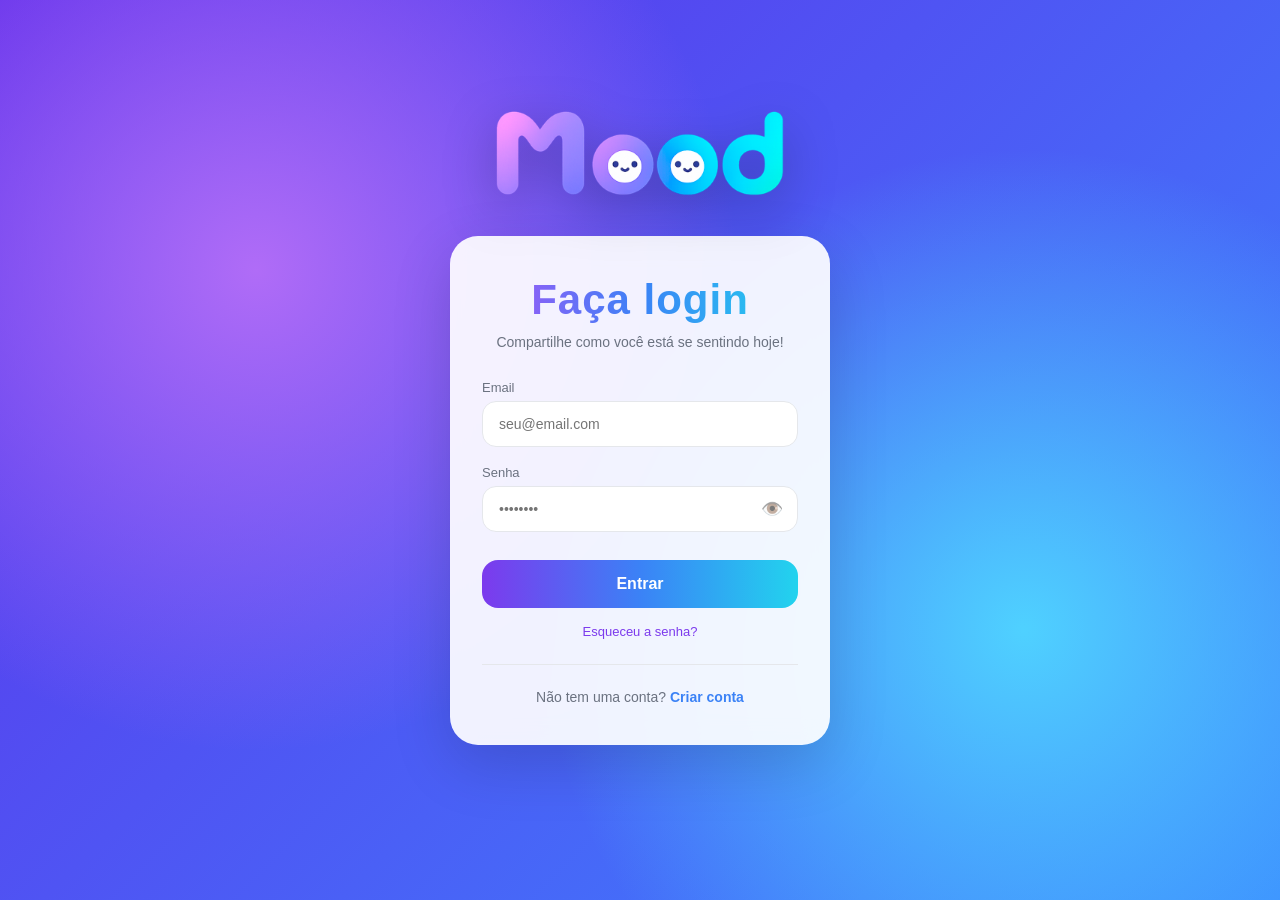
==== index.html @ 5a8b4f99 "Tela de login Mood" ====
<!DOCTYPE html>
<html lang="en">
<head>
    <meta charset="UTF-8">
    <meta name="viewport" content="width=device-width, initial-scale=1.0">
    <link rel="shortcut icon" href="imagens/LOGO-ICO.png" type="image/x-icon">
    <link rel="stylesheet" href="style.css">
    <script src="index.js" defer></script>
    <title>MOOD - LOGIN</title>
</head>
<body>
    <div class="page-wrapper">
  <div class="logo-top">
    <img src="imagens/MOOD-LGO.png" alt="Logo Mood">
  </div>
    <div class="login-container">
         <div class="logo">Faça login</div>
         <div class="subtitle">Compartilhe como você está se sentindo hoje!</div>
         <form>
            <div class="input-group">
                <label>Email</label>
                <input type="email" id="email" placeholder="seu@email.com">
                <div class="error-message" id="emailError">Email inválido</div>
            </div>
                <div class="input-group">
                    <label>Senha</label>
                    <div class="password-wrapper">
                    <input type="password" id="password" placeholder="••••••••">
                    <span class="toggle-password" onclick="togglePassword()">👁️
                    </span>
                </div>
            </div>
                <button class="login-btn" onclick="LoginUser(event)">Entrar</button>
            </form>
            <a href="#" class="forgot">Esqueceu a senha?</a> <div class="divider">
        </div>
         <div class="signup"> Não tem uma conta? <a href="#">Criar conta</a>
        </div>
        </div>
</body>
</html>
---- style.css ----
* {
  margin: 0;
  padding: 0;
  box-sizing: border-box;
  font-family: "Inter", "Segoe UI", sans-serif;
}

body {
  height: 100vh;
  display: flex;
  align-items: center;
  justify-content: center;
  background:
    radial-gradient(circle at 20% 30%, #b06cf7, transparent 40%),
    radial-gradient(circle at 80% 70%, #4fd1ff, transparent 40%),
    linear-gradient(135deg, #5f2eea, #3a86ff);
}

/* ===== WRAPPER CENTRAL ===== */
.page-wrapper {
  position: relative;
  display: flex;
  flex-direction: column;
  align-items: center;
}

/* ===== LOGO FLUTUANTE ===== */
.logo-top {
  position: absolute;
  top: -50px;
  left: 50%;
  transform: translateX(-50%);
  z-index: 2;
  animation: floatLogo 3s ease-in-out infinite;
  transition: transform 0.3s ease, filter 0.3s ease;
}

.logo-top img {
  width: 300px;
  filter: drop-shadow(0 15px 25px rgba(0, 0, 0, 0.25));
  transition: transform 0.3s ease, filter 0.3s ease;
}

.logo-top:hover img {
  transform: scale(1.08) translateY(-4px);
  filter: drop-shadow(0 20px 35px rgba(0, 0, 0, 0.35));
}

@keyframes floatLogo {
  0% { transform: translate(-50%, 0); }
  50% { transform: translate(-50%, -8px); }
  100% { transform: translate(-50%, 0); }
}

/* ===== CONTAINER LOGIN ===== */
.login-container {
  margin-top: 80px;
  width: 380px;
  background: rgba(255, 255, 255, 0.92);
  backdrop-filter: blur(12px);
  border-radius: 28px;
  padding: 40px 32px;
  box-shadow: 0 20px 60px rgba(0, 0, 0, 0.15);
  text-align: center;
}

/* ===== TITULO ===== */
.logo {
  font-size: 42px;
  font-weight: 800;
  letter-spacing: 1px;
  background: linear-gradient(90deg, #a855f7, #3b82f6, #22d3ee);
  -webkit-background-clip: text;
  -webkit-text-fill-color: transparent;
  margin-bottom: 10px;
}

.subtitle {
  font-size: 14px;
  color: #6b7280;
  margin-bottom: 30px;
}

/* ===== INPUTS ===== */
.input-group {
  margin-bottom: 18px;
  text-align: left;
}

.input-group label {
  font-size: 13px;
  color: #6b7280;
  display: block;
  margin-bottom: 6px;
}

.input-group input {
  width: 100%;
  padding: 14px 16px;
  border-radius: 14px;
  border: 1px solid #e5e7eb;
  outline: none;
  font-size: 14px;
  transition: all 0.2s ease;
}

.input-group input:focus {
  border-color: #7c3aed;
  box-shadow: 0 0 0 3px rgba(124, 58, 237, 0.15);
}

.password-wrapper {
  position: relative;
}

.toggle-password {
  position: absolute;
  right: 15px;
  top: 50%;
  transform: translateY(-50%);
  cursor: pointer;
  font-size: 18px;
  opacity: 0.6;
  transition: 0.3s;
}

.toggle-password:hover {
  opacity: 1;
}

/* ===== ERRO ===== */
.input-error {
  border-color: #ff4d4d !important;
  animation: shake 0.3s;
}

@keyframes shake {
  0% { transform: translateX(0); }
  25% { transform: translateX(-4px); }
  50% { transform: translateX(4px); }
  75% { transform: translateX(-4px); }
  100% { transform: translateX(0); }
}

.error-message {
  color: #ff4d4d;
  font-size: 13px;
  margin-top: 5px;
  display: none;
}

/* ===== BOTÃO ===== */
.login-btn {
  width: 100%;
  padding: 15px;
  border-radius: 16px;
  border: none;
  font-size: 16px;
  font-weight: 600;
  color: white;
  cursor: pointer;
  background: linear-gradient(90deg, #7c3aed, #3b82f6, #22d3ee);
  transition: transform 0.15s ease, box-shadow 0.15s ease;
  margin-top: 10px;
  position: relative;
  overflow: hidden;
}

.login-btn:hover {
  transform: translateY(-2px);
  box-shadow: 0 10px 25px rgba(59, 130, 246, 0.35);
}

/* Ripple */
.login-btn .ripple {
  position: absolute;
  width: 20px;
  height: 20px;
  background: rgba(255, 255, 255, 0.6);
  border-radius: 50%;
  transform: scale(0);
  animation: rippleAnim 0.6s linear;
}

@keyframes rippleAnim {
  to {
    transform: scale(10);
    opacity: 0;
  }
}

/* ===== LINKS ===== */
.forgot {
  margin-top: 16px;
  font-size: 13px;
  color: #7c3aed;
  text-decoration: none;
  display: inline-block;
}

.divider {
  margin: 24px 0;
  height: 1px;
  background: #e5e7eb;
}

.signup {
  font-size: 14px;
  color: #6b7280;
}

.signup a {
  color: #3b82f6;
  font-weight: 600;
  text-decoration: none;
}

.signup a:hover {
  text-decoration: underline;
}

/* ===== RESPONSIVO ===== */
@media (max-width: 420px) {
  .login-container {
    width: 90%;
    padding: 30px 20px;
  }

  .logo-top img {
    width: 220px;
  }
}
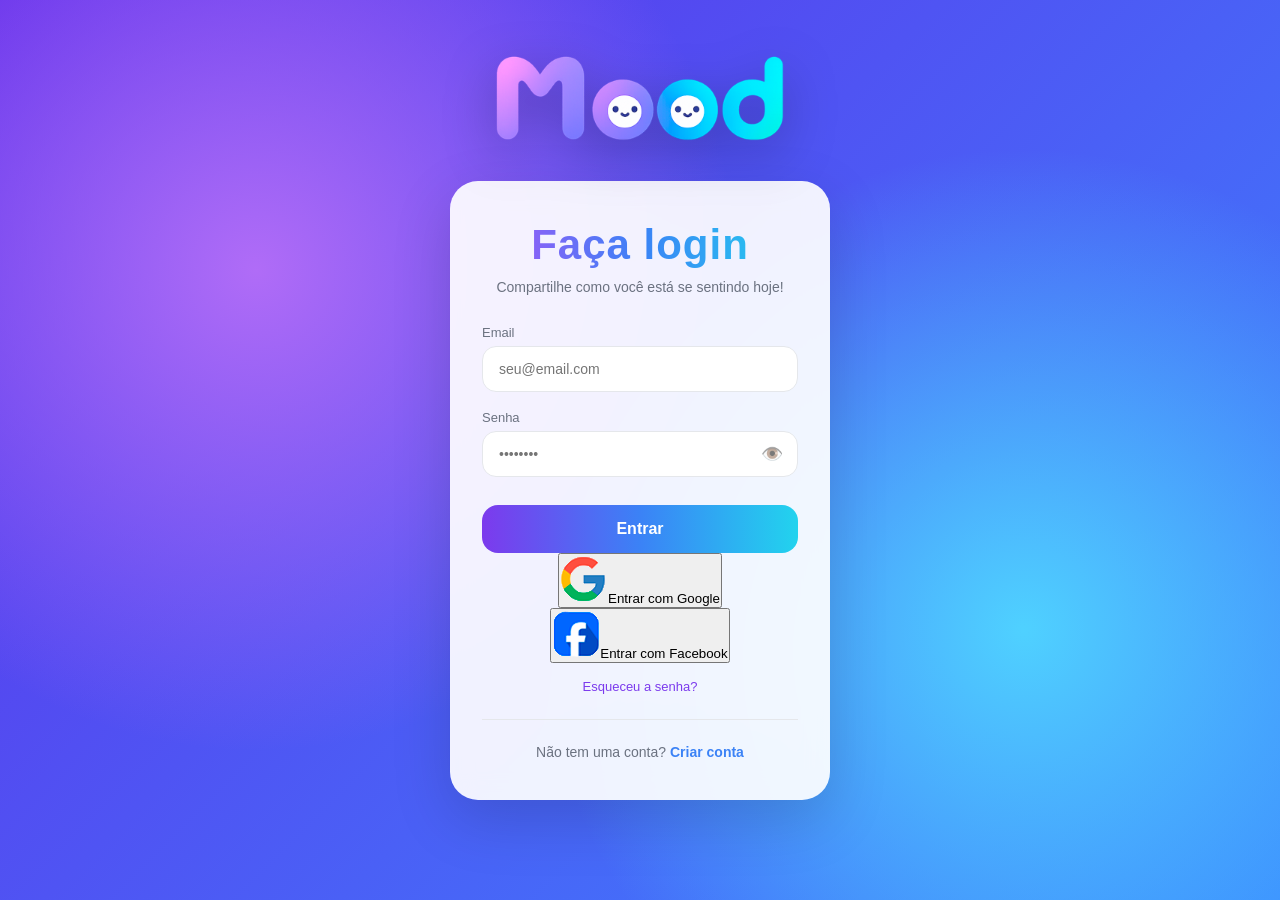
==== commit b986eddc: "First Commit" ====
--- a/index.html
+++ b/index.html
@@ -6,7 +6,7 @@
     <link rel="shortcut icon" href="imagens/LOGO-ICO.png" type="image/x-icon">
     <link rel="stylesheet" href="style.css">
     <script src="index.js" defer></script>
-    <title>MOOD - LOGIN</title>
+    <title>Mood - Login</title>
 </head>
 <body>
     <div class="page-wrapper">
@@ -32,9 +32,17 @@
             </div>
                 <button class="login-btn" onclick="LoginUser(event)">Entrar</button>
             </form>
+            <div class="social-login">
+                <button type="button" class="social-btn google" onclick="loginGoogle()">
+                <img src="imagens/google.png" alt="Google">Entrar com Google
+                </button>
+                <button type="button" class="social-btn facebook" onclick="loginFacebook()">
+               <img src="imagens/face.png" alt="Facebook">Entrar com Facebook
+                </button>
+            </div>
             <a href="#" class="forgot">Esqueceu a senha?</a> <div class="divider">
         </div>
-         <div class="signup"> Não tem uma conta? <a href="#">Criar conta</a>
+         <div class="signup"> Não tem uma conta? <a href="./sign-up/signup.html">Criar conta</a>
         </div>
         </div>
 </body>
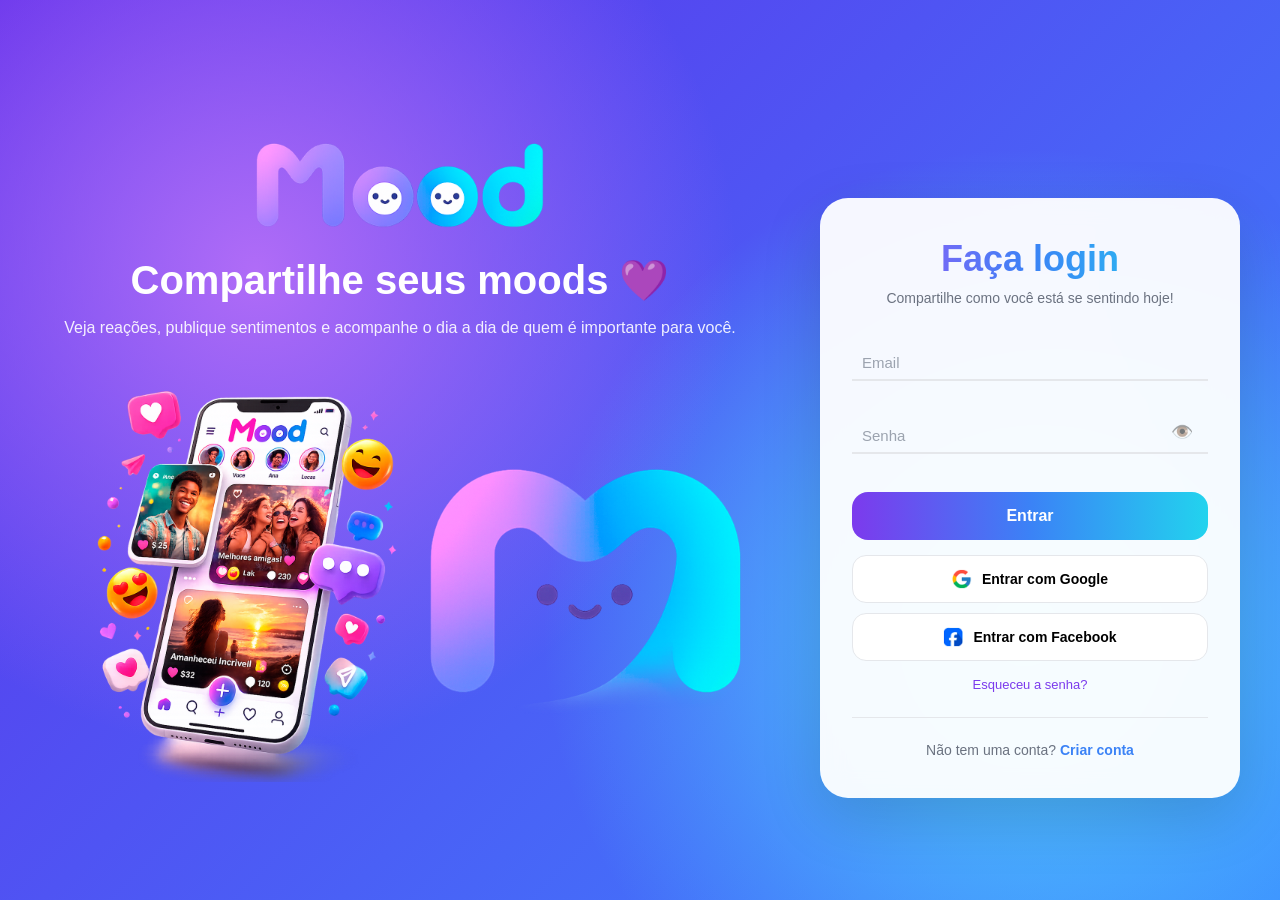
==== commit 15d31125: "User_Date" ====
--- a/index.html
+++ b/index.html
@@ -1,49 +1,91 @@
 <!DOCTYPE html>
-<html lang="en">
+<html lang="pt-BR">
 <head>
-    <meta charset="UTF-8">
-    <meta name="viewport" content="width=device-width, initial-scale=1.0">
-    <link rel="shortcut icon" href="imagens/LOGO-ICO.png" type="image/x-icon">
-    <link rel="stylesheet" href="style.css">
-    <script src="index.js" defer></script>
-    <title>Mood - Login</title>
+  <meta charset="UTF-8">
+  <meta name="viewport" content="width=device-width, initial-scale=1.0">
+  <link rel="shortcut icon" href="imagens/LOGO-ICO.png" type="image/x-icon">
+  <link rel="stylesheet" href="style.css">
+  <script src="index.js" defer></script>
+  <title>Mood - Login</title>
 </head>
+
 <body>
-    <div class="page-wrapper">
-  <div class="logo-top">
-    <img src="imagens/MOOD-LGO.png" alt="Logo Mood">
+  <div class="page-wrapper">
+    
+    <div class="preview-side">
+      <img src="imagens/MOOD-LGO.png" alt="Logo Mood" style="width: 300px; margin-bottom: 20px;">
+      <h1>Compartilhe seus moods 💜</h1>
+      <p>
+        Veja reações, publique sentimentos e acompanhe o dia a dia de quem é importante para você.
+      </p>
+      <img src="imagens/PreviewAPP.png" alt="Preview do app">
+    </div>
+
+    <div class="login-area">
+      
+      <img src="imagens/MOOD-LGO.png" alt="Logo Mood" class="mobile-logo">
+
+      <!-- CARD LOGIN -->
+      <div class="login-container">
+        <div class="logo">Faça login</div>
+        <div class="subtitle">
+          Compartilhe como você está se sentindo hoje!
+        </div>
+        <form onsubmit="LoginUser(event)">
+
+          <!-- EMAIL -->
+          <div class="input-group">
+            <input 
+              type="email" 
+              id="email" 
+              placeholder=" " 
+              required
+            >
+            <label for="email">Email</label>
+            <span class="input-line"></span>
+          </div>
+
+          <!-- SENHA -->
+          <div class="input-group">
+            <div class="password-wrapper">
+              <input 
+                type="password" 
+                id="password" 
+                placeholder=" " 
+                required
+              >
+              <label for="password">Senha</label>
+              <span class="toggle-password" onclick="togglePassword()">👁️</span>
+            <span class="input-line"></span>
+            </div>
+          </div>
+
+          <button type="submit" class="login-btn">Entrar</button>
+        </form>
+
+        <div class="social-login">
+          <button type="button" class="social-btn google" onclick="loginGoogle()">
+            <img src="imagens/google.png" alt="Google">
+            Entrar com Google
+          </button>
+
+          <button type="button" class="social-btn facebook" onclick="loginFacebook()">
+            <img src="imagens/face.png" alt="Facebook">
+            Entrar com Facebook
+          </button>
+        </div>
+
+        <a href="#" class="forgot">Esqueceu a senha?</a>
+
+        <div class="divider"></div>
+
+        <div class="signup">
+          Não tem uma conta?
+          <a href="./sign-up/signup.html">Criar conta</a>
+        </div>
+
+      </div>
+    </div>
   </div>
-    <div class="login-container">
-         <div class="logo">Faça login</div>
-         <div class="subtitle">Compartilhe como você está se sentindo hoje!</div>
-         <form>
-            <div class="input-group">
-                <label>Email</label>
-                <input type="email" id="email" placeholder="seu@email.com">
-                <div class="error-message" id="emailError">Email inválido</div>
-            </div>
-                <div class="input-group">
-                    <label>Senha</label>
-                    <div class="password-wrapper">
-                    <input type="password" id="password" placeholder="••••••••">
-                    <span class="toggle-password" onclick="togglePassword()">👁️
-                    </span>
-                </div>
-            </div>
-                <button class="login-btn" onclick="LoginUser(event)">Entrar</button>
-            </form>
-            <div class="social-login">
-                <button type="button" class="social-btn google" onclick="loginGoogle()">
-                <img src="imagens/google.png" alt="Google">Entrar com Google
-                </button>
-                <button type="button" class="social-btn facebook" onclick="loginFacebook()">
-               <img src="imagens/face.png" alt="Facebook">Entrar com Facebook
-                </button>
-            </div>
-            <a href="#" class="forgot">Esqueceu a senha?</a> <div class="divider">
-        </div>
-         <div class="signup"> Não tem uma conta? <a href="./sign-up/signup.html">Criar conta</a>
-        </div>
-        </div>
 </body>
 </html>
--- a/style.css
+++ b/style.css
@@ -1,3 +1,6 @@
+/* ================================= */
+/* RESET */
+/* ================================= */
 * {
   margin: 0;
   padding: 0;
@@ -5,74 +8,112 @@
   font-family: "Inter", "Segoe UI", sans-serif;
 }
 
+/* ================================= */
+/* BODY */
+/* ================================= */
 body {
-  height: 100vh;
+  min-height: 100dvh;
+  background:
+  radial-gradient(circle at 20% 30%, #b06cf7, transparent 40%),
+  radial-gradient(circle at 80% 70%, #4fd1ff, transparent 40%),
+  linear-gradient(135deg, #5f2eea, #3a86ff);
   display: flex;
   align-items: center;
   justify-content: center;
-  background:
-    radial-gradient(circle at 20% 30%, #b06cf7, transparent 40%),
-    radial-gradient(circle at 80% 70%, #4fd1ff, transparent 40%),
-    linear-gradient(135deg, #5f2eea, #3a86ff);
-}
-
-/* ===== WRAPPER CENTRAL ===== */
+  padding: 40px;
+}
+
+/* ================================= */
+/* CONTAINER PRINCIPAL */
+/* ================================= */
 .page-wrapper {
-  position: relative;
+  width: 100%;
+  max-width: 1200px;
+  display: flex;
+  align-items: center;
+  justify-content: space-between;
+  gap: 60px;
+  transition: all 0.4s ease;
+}
+
+/* ================================= */
+/* LADO ESQUERDO (PREVIEW) */
+/* ================================= */
+.preview-side {
+  flex: 1;
+  color: white;
   display: flex;
   flex-direction: column;
   align-items: center;
-}
-
-/* ===== LOGO FLUTUANTE ===== */
-.logo-top {
-  position: absolute;
-  top: -50px;
-  left: 50%;
-  transform: translateX(-50%);
-  z-index: 2;
-  animation: floatLogo 3s ease-in-out infinite;
-  transition: transform 0.3s ease, filter 0.3s ease;
-}
-
-.logo-top img {
-  width: 300px;
-  filter: drop-shadow(0 15px 25px rgba(0, 0, 0, 0.25));
-  transition: transform 0.3s ease, filter 0.3s ease;
-}
-
-.logo-top:hover img {
-  transform: scale(1.08) translateY(-4px);
-  filter: drop-shadow(0 20px 35px rgba(0, 0, 0, 0.35));
-}
-
-@keyframes floatLogo {
-  0% { transform: translate(-50%, 0); }
-  50% { transform: translate(-50%, -8px); }
-  100% { transform: translate(-50%, 0); }
-}
-
-/* ===== CONTAINER LOGIN ===== */
+  justify-content: center;
+  text-align: center;
+  transition: all 0.4s ease;
+}
+
+.preview-side h1 {
+  font-size: 40px;
+  margin-bottom: 15px;
+}
+
+.preview-side p {
+  font-size: 16px;
+  opacity: 0.9;
+  margin-bottom: 20px;
+}
+
+.preview-side img {
+  width: 5000px;
+  max-width: 100%;
+  margin-top: 20px;
+}
+
+/* ================================= */
+/* ÁREA DO LOGIN (ENVOLVE LOGO + CARD) */
+/* ================================= */
+.login-area {
+  display: flex;
+  flex-direction: column;
+  align-items: center;
+  transition: all 0.4s ease;
+}
+
+/* ================================= */
+/* LOGO MOBILE (FORA DO CARD) */
+/* ================================= */
+.mobile-logo {
+  width: 200px;
+  margin-bottom: 30px;
+  opacity: 0;
+  transform: translateY(-20px);
+  transition: all 0.4s ease;
+  pointer-events: none;
+}
+
+/* ================================= */
+/* CARD LOGIN */
+/* ================================= */
 .login-container {
-  margin-top: 80px;
-  width: 380px;
-  background: rgba(255, 255, 255, 0.92);
+  width: 420px;
+  background: rgba(255, 255, 255, 0.95);
   backdrop-filter: blur(12px);
   border-radius: 28px;
   padding: 40px 32px;
   box-shadow: 0 20px 60px rgba(0, 0, 0, 0.15);
   text-align: center;
-}
-
-/* ===== TITULO ===== */
+  transition: all 0.4s ease;
+}
+
+/* ================================= */
+/* TITULO */
+/* ================================= */
 .logo {
-  font-size: 42px;
+  font-size: 36px;
   font-weight: 800;
-  letter-spacing: 1px;
+  margin-bottom: 10px;
   background: linear-gradient(90deg, #a855f7, #3b82f6, #22d3ee);
+  background-clip: text;
   -webkit-background-clip: text;
   -webkit-text-fill-color: transparent;
-  margin-bottom: 10px;
 }
 
 .subtitle {
@@ -81,36 +122,185 @@
   margin-bottom: 30px;
 }
 
-/* ===== INPUTS ===== */
+/* ================================= */
+/* INPUTS */
+/* ================================= */
 .input-group {
-  margin-bottom: 18px;
+  position: relative;
+  margin-bottom: 28px;
   text-align: left;
 }
 
+/* INPUT BASE */
+.input-group input {
+  width: 100%;
+  padding: 18px 10px 8px 10px;
+  border: none;
+  border-bottom: 2px solid #e5e7eb;
+  background: transparent;
+  font-size: 15px;
+  outline: none;
+  transition: all 0.3s ease;
+}
+
+/* LABEL FLUTUANTE */
 .input-group label {
-  font-size: 13px;
-  color: #6b7280;
-  display: block;
-  margin-bottom: 6px;
-}
-
-.input-group input {
-  width: 100%;
-  padding: 14px 16px;
+  position: absolute;
+  left: 10px;
+  top: 18px;
+  color: #9ca3af;
+  font-size: 15px;
+  pointer-events: none;
+  transition: all 0.3s ease;
+}
+
+/* LINHA ANIMADA */
+.input-line {
+  position: absolute;
+  bottom: 0;
+  left: 0;
+  height: 2px;
+  width: 0%;
+  background: linear-gradient(90deg, #7c3aed, #3b82f6);
+  transition: width 0.3s ease;
+}
+
+.input-group input:focus {
+  border-bottom-color: transparent;
+}
+
+.input-group input:focus ~ label,
+.input-group input:not(:placeholder-shown) ~ label {
+  top: -6px;
+  font-size: 12px;
+  color: #7c3aed;
+}
+
+.input-group input:focus ~ .input-line,
+.input-group input:not(:placeholder-shown) ~ .input-line {
+  width: 100%;
+}
+
+.input-group.error input {
+  border-bottom-color: #ff4d4d;
+}
+
+.input-group.error label {
+  color: #ff4d4d;
+}
+
+.input-group.error .input-line {
+  background: #ff4d4d;
+  width: 100%;
+}
+
+/* Animação leve */
+.input-group.error {
+  animation: shake 0.3s ease;
+}
+
+@keyframes shake {
+  0%, 100% { transform: translateX(0); }
+  25% { transform: translateX(-4px); }
+  75% { transform: translateX(4px); }
+}
+
+/* ================================= */
+/* BOTÃO LOGIN */
+/* ================================= */
+.login-btn {
+  width: 100%;
+  padding: 15px;
+  border-radius: 16px;
+  border: none;
+  font-size: 16px;
+  font-weight: 600;
+  color: white;
+  cursor: pointer;
+  background: linear-gradient(90deg, #7c3aed, #3b82f6, #22d3ee);
+  margin-top: 10px;
+  transition: all 0.2s ease;
+}
+
+.login-btn:hover {
+  transform: translateY(-2px);
+  box-shadow: 0 10px 25px rgba(59, 130, 246, 0.35);
+}
+
+/* ================================= */
+/* SOCIAL LOGIN */
+/* ================================= */
+.social-login {
+  margin-top: 15px;
+  display: flex;
+  flex-direction: column;
+  gap: 10px;
+}
+
+.social-btn {
+  display: flex;
+  align-items: center;
+  justify-content: center;
+  gap: 10px;
+  width: 100%;
+  padding: 13px;
   border-radius: 14px;
   border: 1px solid #e5e7eb;
-  outline: none;
+  background: white;
   font-size: 14px;
+  font-weight: 600;
+  cursor: pointer;
   transition: all 0.2s ease;
 }
 
-.input-group input:focus {
-  border-color: #7c3aed;
-  box-shadow: 0 0 0 3px rgba(124, 58, 237, 0.15);
-}
-
+.social-btn img {
+  width: 20px;
+}
+
+.social-btn:hover {
+  transform: translateY(-2px);
+}
+
+/* ================================= */
+/* LINKS */
+/* ================================= */
+.forgot {
+  margin-top: 16px;
+  font-size: 13px;
+  color: #7c3aed;
+  text-decoration: none;
+  display: inline-block;
+}
+
+.divider {
+  margin: 24px 0;
+  height: 1px;
+  background: #e5e7eb;
+}
+
+.signup {
+  font-size: 14px;
+  color: #6b7280;
+}
+
+.signup a {
+  color: #3b82f6;
+  font-weight: 600;
+  text-decoration: none;
+}
+
+/* ================================= */
+/* PASSWORD */
+/* ================================= */
 .password-wrapper {
   position: relative;
+  display: flex;
+  align-items: center;
+}
+
+.password-wrapper input {
+  width: 100%;
+  padding: 18px 45px 8px 10px;
 }
 
 .toggle-password {
@@ -128,20 +318,6 @@
   opacity: 1;
 }
 
-/* ===== ERRO ===== */
-.input-error {
-  border-color: #ff4d4d !important;
-  animation: shake 0.3s;
-}
-
-@keyframes shake {
-  0% { transform: translateX(0); }
-  25% { transform: translateX(-4px); }
-  50% { transform: translateX(4px); }
-  75% { transform: translateX(-4px); }
-  100% { transform: translateX(0); }
-}
-
 .error-message {
   color: #ff4d4d;
   font-size: 13px;
@@ -149,84 +325,40 @@
   display: none;
 }
 
-/* ===== BOTÃO ===== */
-.login-btn {
-  width: 100%;
-  padding: 15px;
-  border-radius: 16px;
-  border: none;
-  font-size: 16px;
-  font-weight: 600;
-  color: white;
-  cursor: pointer;
-  background: linear-gradient(90deg, #7c3aed, #3b82f6, #22d3ee);
-  transition: transform 0.15s ease, box-shadow 0.15s ease;
-  margin-top: 10px;
-  position: relative;
-  overflow: hidden;
-}
-
-.login-btn:hover {
-  transform: translateY(-2px);
-  box-shadow: 0 10px 25px rgba(59, 130, 246, 0.35);
-}
-
-/* Ripple */
-.login-btn .ripple {
-  position: absolute;
-  width: 20px;
-  height: 20px;
-  background: rgba(255, 255, 255, 0.6);
-  border-radius: 50%;
-  transform: scale(0);
-  animation: rippleAnim 0.6s linear;
-}
-
-@keyframes rippleAnim {
-  to {
-    transform: scale(10);
+/* ================================= */
+/* RESPONSIVO */
+/* ================================= */
+@media (max-width: 992px) {
+
+  body {
+    align-items: flex-start;
+    padding-top: 0px;
+  }
+
+  .page-wrapper {
+    margin-top: -30px;
+    flex-direction: column;
+    align-items: center;
+    justify-content: center;
+  }
+
+  /* Preview desaparece suavemente */
+  .preview-side {
     opacity: 0;
-  }
-}
-
-/* ===== LINKS ===== */
-.forgot {
-  margin-top: 16px;
-  font-size: 13px;
-  color: #7c3aed;
-  text-decoration: none;
-  display: inline-block;
-}
-
-.divider {
-  margin: 24px 0;
-  height: 1px;
-  background: #e5e7eb;
-}
-
-.signup {
-  font-size: 14px;
-  color: #6b7280;
-}
-
-.signup a {
-  color: #3b82f6;
-  font-weight: 600;
-  text-decoration: none;
-}
-
-.signup a:hover {
-  text-decoration: underline;
-}
-
-/* ===== RESPONSIVO ===== */
-@media (max-width: 420px) {
+    transform: translateX(-40px);
+    max-height: 0;
+    overflow: hidden;
+  }
+
+  /* Logo aparece suavemente */
+  .mobile-logo {
+    opacity: 1;
+    transform: translateY(0);
+    pointer-events: auto;
+  }
+
   .login-container {
-    width: 90%;
-    padding: 30px 20px;
-  }
-
-  .logo-top img {
-    width: 220px;
+    width: 100%;
+    max-width: 420px;
   }
 }
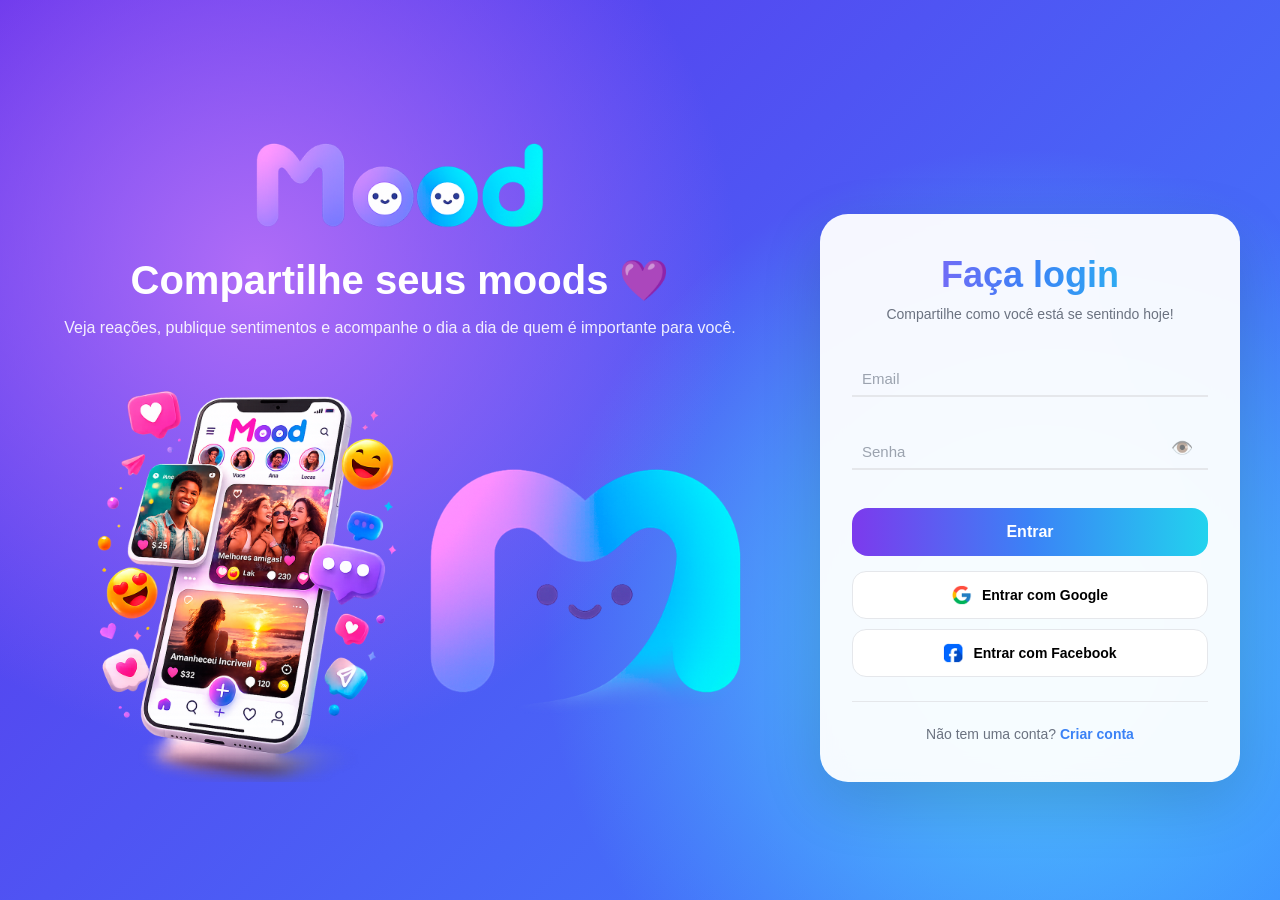
==== commit abfbbc28: "Hide_Forgot_Password" ====
--- a/index.html
+++ b/index.html
@@ -75,7 +75,7 @@
           </button>
         </div>
 
-        <a href="#" class="forgot">Esqueceu a senha?</a>
+       <!--<a href="#" class="forgot">Esqueceu a senha?</a>--> 
 
         <div class="divider"></div>
 
